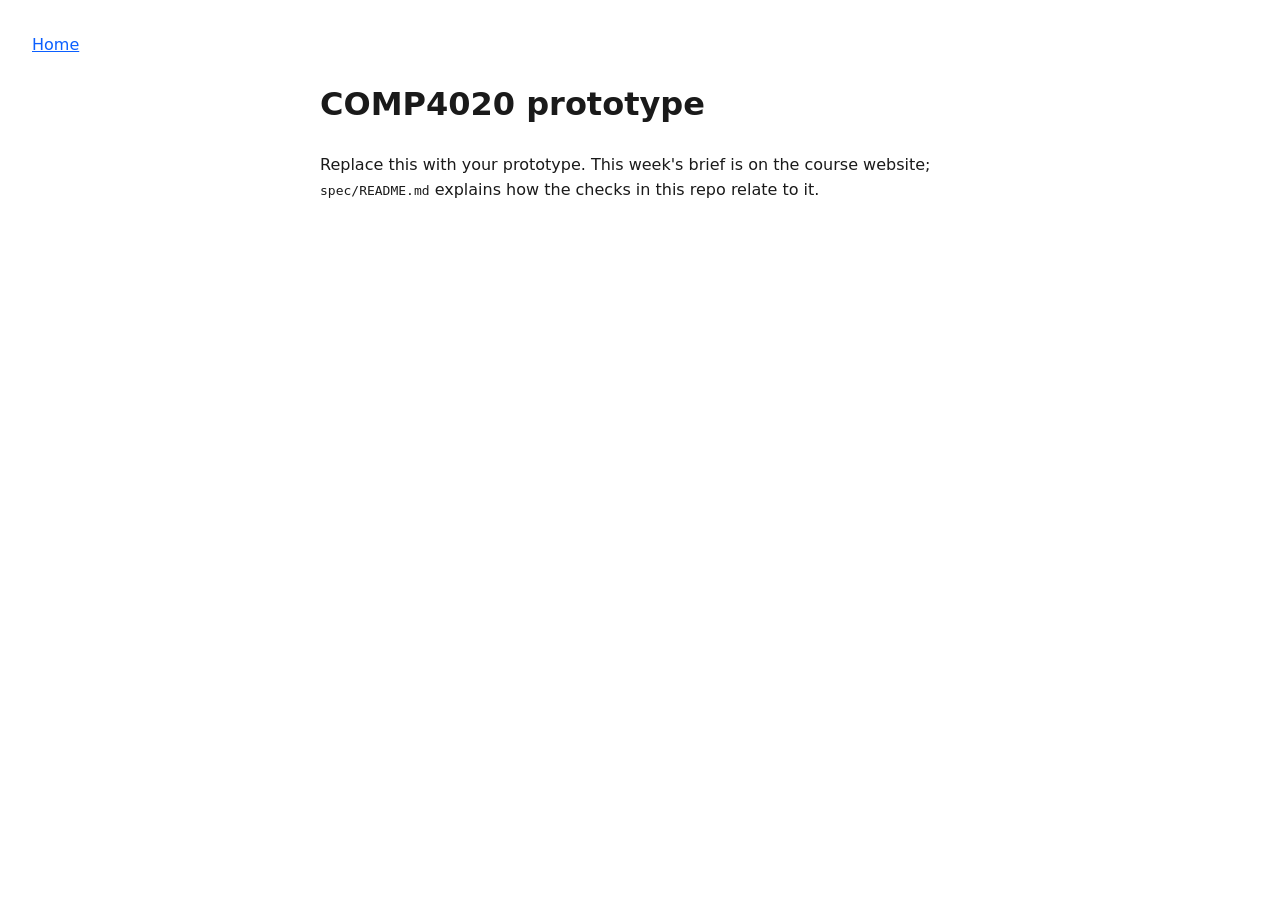
==== index.html @ 4a361df0 "Initial commit" ====
<!doctype html>
<html lang="en-AU">
  <head>
    <meta charset="UTF-8" />
    <meta name="viewport" content="width=device-width, initial-scale=1.0" />
    <title>COMP4020 prototype</title>
    <link rel="stylesheet" href="./styles.css" />
  </head>
  <body>
    <header>
      <nav aria-label="Primary">
        <a href="./">Home</a>
      </nav>
    </header>
    <main>
      <h1>COMP4020 prototype</h1>
      <p data-testid="intro">
        Replace this with your prototype. This week's brief is on the course website;
        <code>spec/README.md</code> explains how the checks in this repo relate to it.
      </p>
    </main>
    <script type="module" src="./main.ts"></script>
  </body>
</html>
---- styles.css ----
body {
  margin: 0;
  padding: 2rem;
  font-family: system-ui, sans-serif;
  line-height: 1.6;
  color: #1a1a1a;
}

main {
  max-width: 40rem;
  margin: 0 auto;
}

a {
  color: #0b5fff;
}
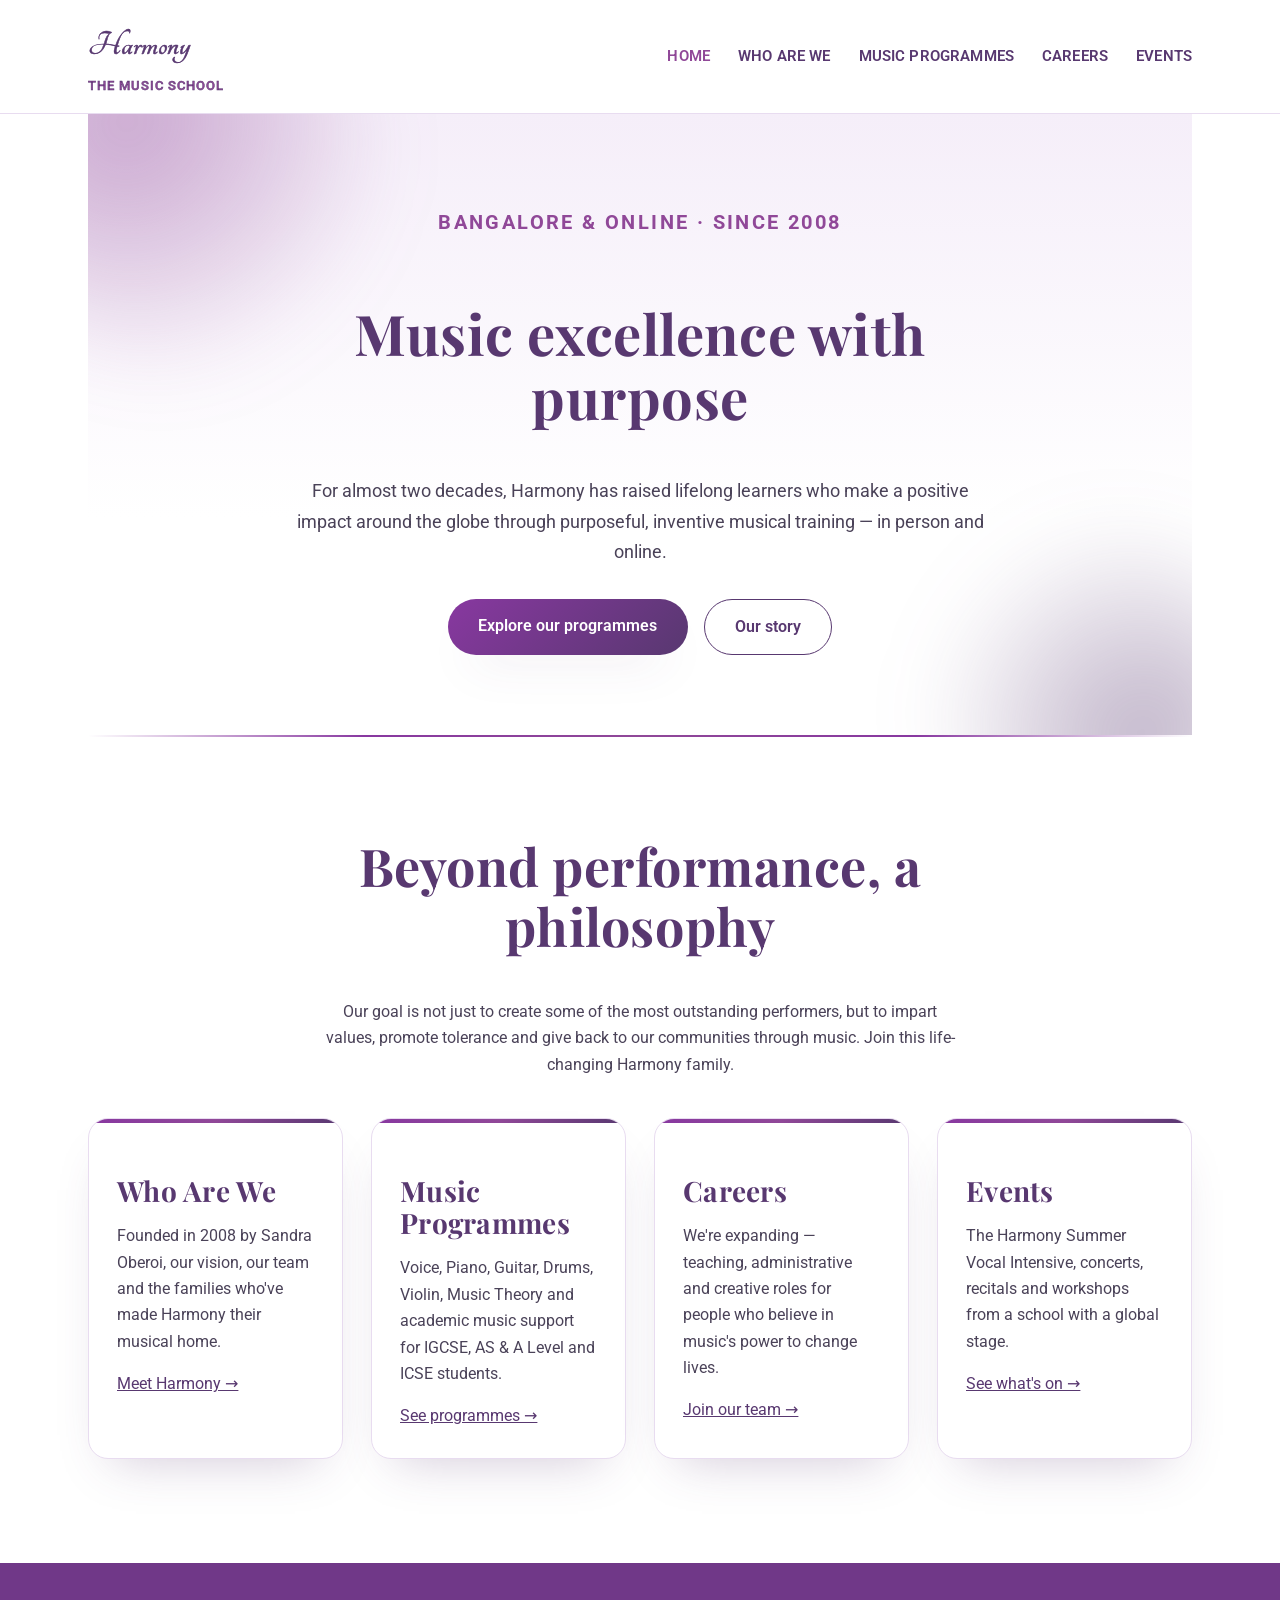
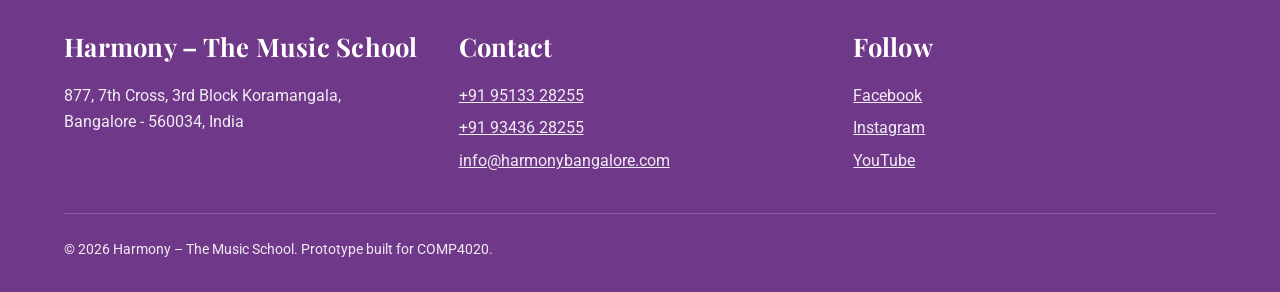
==== commit 9705e86c: "Polish nav/typography and add cohesive gradient theming Uppercase nav links, resize brand/eyebrow/h1" ====
--- a/index.html
+++ b/index.html
@@ -3,22 +3,159 @@
   <head>
     <meta charset="UTF-8" />
     <meta name="viewport" content="width=device-width, initial-scale=1.0" />
-    <title>COMP4020 prototype</title>
+    <title>Harmony – The Music School</title>
+    <meta
+      name="description"
+      content="Harmony – The Music School: voice, piano, guitar, drums, violin and music theory tuition in Bangalore and online, since 2008."
+    />
+    <link rel="preconnect" href="https://fonts.googleapis.com" />
+    <link rel="preconnect" href="https://fonts.gstatic.com" crossorigin />
+    <link
+      rel="stylesheet"
+      href="https://fonts.googleapis.com/css2?family=Playfair+Display:wght@700;800&family=Tangerine:wght@400;700&family=Roboto:wght@400;500;700&display=swap"
+    />
     <link rel="stylesheet" href="./styles.css" />
   </head>
   <body>
-    <header>
-      <nav aria-label="Primary">
-        <a href="./">Home</a>
-      </nav>
+    <header class="site-header">
+      <div class="header-inner">
+        <a class="brand" href="./"
+          >Harmony<span>The Music School</span></a
+        >
+        <button
+          class="nav-toggle"
+          type="button"
+          aria-expanded="false"
+          aria-controls="primary-nav"
+        >
+          <span></span><span></span><span></span>
+          <span class="visually-hidden">Menu</span>
+        </button>
+        <nav class="primary-nav" id="primary-nav" aria-label="Primary" data-open="false">
+          <ul>
+            <li><a href="./" aria-current="page">Home</a></li>
+            <li><a href="./who-we-are.html">Who Are We</a></li>
+            <li><a href="./music-programmes.html">Music Programmes</a></li>
+            <li><a href="./careers.html">Careers</a></li>
+            <li><a href="./whats-on.html">Events</a></li>
+          </ul>
+        </nav>
+      </div>
     </header>
+
     <main>
-      <h1>COMP4020 prototype</h1>
-      <p data-testid="intro">
-        Replace this with your prototype. This week's brief is on the course website;
-        <code>spec/README.md</code> explains how the checks in this repo relate to it.
+      <section class="hero">
+        <div class="hero-inner">
+          <p class="eyebrow">Bangalore &amp; Online · Since 2008</p>
+          <h1>Music excellence with purpose</h1>
+          <p class="lede">
+            For almost two decades, Harmony has raised lifelong learners who
+            make a positive impact around the globe through purposeful,
+            inventive musical training — in person and online.
+          </p>
+          <div class="button-row">
+            <a class="button" href="./music-programmes.html"
+              >Explore our programmes</a
+            >
+            <a class="button ghost" href="./who-we-are.html">Our story</a>
+          </div>
+        </div>
+      </section>
+
+      <div class="divider"></div>
+
+      <section>
+        <div class="section-head">
+          <h2>Beyond performance, a philosophy</h2>
+          <p>
+            Our goal is not just to create some of the most outstanding
+            performers, but to impart values, promote tolerance and give back
+            to our communities through music. Join this life-changing
+            Harmony family.
+          </p>
+        </div>
+
+        <div class="card-grid">
+          <div class="card">
+            <h3>Who Are We</h3>
+            <p>
+              Founded in 2008 by Sandra Oberoi, our vision, our team and the
+              families who've made Harmony their musical home.
+            </p>
+            <a href="./who-we-are.html">Meet Harmony &rarr;</a>
+          </div>
+          <div class="card">
+            <h3>Music Programmes</h3>
+            <p>
+              Voice, Piano, Guitar, Drums, Violin, Music Theory and academic
+              music support for IGCSE, AS &amp; A Level and ICSE students.
+            </p>
+            <a href="./music-programmes.html">See programmes &rarr;</a>
+          </div>
+          <div class="card">
+            <h3>Careers</h3>
+            <p>
+              We're expanding — teaching, administrative and creative roles
+              for people who believe in music's power to change lives.
+            </p>
+            <a href="./careers.html">Join our team &rarr;</a>
+          </div>
+          <div class="card">
+            <h3>Events</h3>
+            <p>
+              The Harmony Summer Vocal Intensive, concerts, recitals and
+              workshops from a school with a global stage.
+            </p>
+            <a href="./whats-on.html">See what's on &rarr;</a>
+          </div>
+        </div>
+      </section>
+    </main>
+
+    <footer class="site-footer">
+      <div class="footer-inner">
+        <div>
+          <h2>Harmony – The Music School</h2>
+          <p>
+            877, 7th Cross, 3rd Block Koramangala,<br />Bangalore - 560034,
+            India
+          </p>
+        </div>
+        <div>
+          <h2>Contact</h2>
+          <ul>
+            <li><a href="tel:+919513328255">+91 95133 28255</a></li>
+            <li><a href="tel:+919343628255">+91 93436 28255</a></li>
+            <li>
+              <a href="mailto:info@harmonybangalore.com"
+                >info@harmonybangalore.com</a
+              >
+            </li>
+          </ul>
+        </div>
+        <div>
+          <h2>Follow</h2>
+          <ul>
+            <li>
+              <a href="https://facebook.com/harmonybangalore">Facebook</a>
+            </li>
+            <li>
+              <a href="https://instagram.com/harmony_themusicschool"
+                >Instagram</a
+              >
+            </li>
+            <li>
+              <a href="https://www.youtube.com/@HarmonyTheMusicSchool"
+                >YouTube</a
+              >
+            </li>
+          </ul>
+        </div>
+      </div>
+      <p class="footer-bottom">
+        © 2026 Harmony – The Music School. Prototype built for COMP4020.
       </p>
-    </main>
+    </footer>
     <script type="module" src="./main.ts"></script>
   </body>
 </html>
--- a/styles.css
+++ b/styles.css
@@ -1,16 +1,423 @@
+/* Harmony – The Music School
+   Calming, unhurried aesthetic adapted from a Wix wellness template. */
+
+:root {
+  --cream: #fff;
+  --cream-deep: #f5eef9;
+  --sage: #8838a0;
+  --sage-dark: #583870;
+  --terracotta: #904898;
+  --footer-bg: #703888;
+  --ink: #140f1f;
+  --ink-soft: #4a4258;
+  --line: #e8dcf0;
+  --shadow: 0 1.5rem 3rem -1.5rem rgb(88 56 112 / 28%);
+  --radius: 1.25rem;
+  --serif: "Tangerine", georgia, "Iowan Old Style", "Palatino Linotype", serif;
+  --heading-serif: "Playfair Display", georgia, "Times New Roman", serif;
+  --sans:
+    "Roboto", system-ui, -apple-system, "Segoe UI", helvetica, arial,
+    sans-serif;
+}
+
+* {
+  box-sizing: border-box;
+}
+
 body {
   margin: 0;
-  padding: 2rem;
-  font-family: system-ui, sans-serif;
-  line-height: 1.6;
-  color: #1a1a1a;
+  background: var(--cream);
+  color: var(--ink);
+  font-family: var(--sans);
+  line-height: 1.65;
+}
+
+h1,
+h2,
+h3 {
+  font-family: var(--heading-serif);
+  font-weight: 700;
+  line-height: 1.15;
+  color: var(--sage-dark);
+  letter-spacing: 0.01em;
+}
+
+h1 {
+  font-size: clamp(2.25rem, 5vw, 3.5rem);
+}
+
+h2 {
+  font-size: clamp(2.25rem, 4.5vw, 3.25rem);
+}
+
+h3 {
+  font-size: 1.75rem;
+  margin-block-end: 0.5rem;
+}
+
+p {
+  color: var(--ink-soft);
+}
+
+a {
+  color: var(--sage-dark);
+}
+
+img {
+  max-width: 100%;
+}
+
+.visually-hidden {
+  position: absolute;
+  width: 1px;
+  height: 1px;
+  overflow: hidden;
+  clip-path: inset(50%);
+  white-space: nowrap;
+}
+
+/* Layout shell */
+
+.site-header {
+  position: sticky;
+  top: 0;
+  z-index: 10;
+  background: rgb(255 255 255 / 92%);
+  backdrop-filter: blur(0.5rem);
+  border-bottom: 1px solid var(--line);
+}
+
+.header-inner {
+  max-width: 72rem;
+  margin: 0 auto;
+  display: flex;
+  align-items: center;
+  justify-content: space-between;
+  padding: 1rem 1.5rem;
+  gap: 1rem;
+}
+
+.brand {
+  font-family: var(--serif);
+  font-weight: 700;
+  font-size: 2.25rem;
+  color: var(--sage-dark);
+  text-decoration: none;
+  white-space: nowrap;
+  -webkit-text-stroke: 0.5px var(--sage-dark);
+}
+
+.brand span {
+  display: block;
+  font-family: var(--sans);
+  font-size: 0.8rem;
+  font-weight: 500;
+  letter-spacing: 0.08em;
+  text-transform: uppercase;
+  color: var(--terracotta);
+}
+
+.nav-toggle {
+  display: none;
+  border: 1px solid var(--line);
+  background: var(--cream-deep);
+  border-radius: 0.75rem;
+  width: 2.75rem;
+  height: 2.75rem;
+  cursor: pointer;
+  flex-direction: column;
+  align-items: center;
+  justify-content: center;
+  gap: 0.3rem;
+}
+
+.nav-toggle span {
+  display: block;
+  width: 1.4rem;
+  height: 2px;
+  background: var(--sage-dark);
+  transition: transform 0.2s ease, opacity 0.2s ease;
+}
+
+.primary-nav ul {
+  display: flex;
+  flex-wrap: wrap;
+  gap: 1.75rem;
+  margin: 0;
+  padding: 0;
+  list-style: none;
+}
+
+.primary-nav a {
+  text-decoration: none;
+  font-size: 0.95rem;
+  font-weight: 600;
+  letter-spacing: 0.01em;
+  text-transform: uppercase;
+}
+
+.primary-nav a[aria-current="page"] {
+  color: var(--terracotta);
 }
 
 main {
+  max-width: 72rem;
+  margin: 0 auto;
+  padding: 0 1.5rem;
+}
+
+/* Hero */
+
+.hero {
+  position: relative;
+  padding: 4.5rem 1.5rem 5rem;
+  text-align: center;
+  overflow: hidden;
+  isolation: isolate;
+  background: linear-gradient(180deg, var(--cream-deep) 0%, var(--cream) 65%);
+}
+
+.hero::before,
+.hero::after {
+  content: "";
+  position: absolute;
+  border-radius: 50%;
+  filter: blur(2.5rem);
+  z-index: -1;
+}
+
+.hero::before {
+  width: 24rem;
+  height: 24rem;
+  background: radial-gradient(
+    circle at 35% 35%,
+    rgb(144 72 152 / 45%),
+    rgb(144 72 152 / 10%) 60%,
+    transparent 75%
+  );
+  top: -8rem;
+  left: -6rem;
+}
+
+.hero::after {
+  width: 20rem;
+  height: 20rem;
+  background: radial-gradient(
+    circle at 65% 65%,
+    rgb(88 56 112 / 40%),
+    rgb(88 56 112 / 8%) 60%,
+    transparent 75%
+  );
+  bottom: -7rem;
+  right: -4rem;
+}
+
+.hero-inner {
+  max-width: 44rem;
+  margin: 0 auto;
+}
+
+.eyebrow {
+  display: inline-block;
+  font-size: 1.25rem;
+  letter-spacing: 0.12em;
+  text-transform: uppercase;
+  color: var(--terracotta);
+  font-weight: 700;
+  margin-block-end: 1rem;
+}
+
+.hero p.lede {
+  font-size: 1.15rem;
+  margin-block-end: 2rem;
+}
+
+.button {
+  display: inline-block;
+  padding: 0.85rem 1.9rem;
+  border-radius: 3rem;
+  background: linear-gradient(135deg, var(--sage) 0%, var(--sage-dark) 100%);
+  color: var(--cream);
+  text-decoration: none;
+  font-weight: 600;
+  box-shadow: var(--shadow);
+}
+
+.button.ghost {
+  background: transparent;
+  border: 1px solid var(--sage-dark);
+  color: var(--sage-dark);
+  box-shadow: none;
+}
+
+.button-row {
+  display: flex;
+  gap: 1rem;
+  justify-content: center;
+  flex-wrap: wrap;
+}
+
+/* Sections */
+
+section {
+  padding: 3.5rem 0;
+}
+
+.section-head {
   max-width: 40rem;
+  margin: 0 auto 2.5rem;
+  text-align: center;
+}
+
+.card-grid {
+  display: grid;
+  grid-template-columns: repeat(auto-fit, minmax(15rem, 1fr));
+  gap: 1.75rem;
+}
+
+.card {
+  position: relative;
+  background: #fff;
+  border: 1px solid var(--line);
+  border-radius: var(--radius);
+  padding: 1.75rem;
+  box-shadow: var(--shadow);
+  overflow: hidden;
+}
+
+.card::before {
+  content: "";
+  position: absolute;
+  inset: 0 0 auto;
+  height: 0.25rem;
+  background: linear-gradient(
+    90deg,
+    var(--sage) 0%,
+    var(--terracotta) 50%,
+    var(--sage-dark) 100%
+  );
+}
+
+.card ul {
+  padding-inline-start: 1.1rem;
+  color: var(--ink-soft);
+}
+
+blockquote {
+  margin: 0;
+  font-family: var(--sans);
+  font-style: italic;
+  font-size: 1.05rem;
+  color: var(--ink);
+}
+
+blockquote footer {
+  margin-block-start: 0.75rem;
+  font-family: var(--sans);
+  font-size: 0.85rem;
+  color: var(--terracotta);
+  font-style: normal;
+}
+
+.divider {
+  height: 2px;
+  background: linear-gradient(
+    90deg,
+    transparent,
+    var(--sage) 25%,
+    var(--terracotta) 50%,
+    var(--sage) 75%,
+    transparent
+  );
   margin: 0 auto;
-}
-
-a {
-  color: #0b5fff;
-}
+  max-width: 72rem;
+}
+
+.tinted {
+  background: linear-gradient(135deg, var(--cream-deep) 0%, var(--cream) 100%);
+}
+
+.tinted section {
+  padding: 3.5rem 1.5rem;
+}
+
+/* Footer */
+
+.site-footer {
+  background: var(--footer-bg);
+  color: rgb(255 255 255 / 90%);
+  padding: 3rem 1.5rem 2rem;
+  margin-block-start: 3rem;
+}
+
+.footer-inner {
+  max-width: 72rem;
+  margin: 0 auto;
+  display: grid;
+  grid-template-columns: repeat(auto-fit, minmax(14rem, 1fr));
+  gap: 2rem;
+}
+
+.site-footer h2 {
+  color: var(--cream);
+  font-size: 1.6rem;
+}
+
+.site-footer p,
+.site-footer a {
+  color: rgb(255 255 255 / 90%);
+}
+
+.site-footer ul {
+  list-style: none;
+  padding: 0;
+  margin: 0;
+}
+
+.site-footer li {
+  margin-block-end: 0.4rem;
+}
+
+.footer-bottom {
+  max-width: 72rem;
+  margin: 2rem auto 0;
+  padding-block-start: 1.5rem;
+  border-top: 1px solid rgb(255 255 255 / 18%);
+  font-size: 0.85rem;
+  color: rgb(255 255 255 / 65%);
+}
+
+/* Mobile */
+
+@media (width <= 55rem) {
+  .nav-toggle {
+    display: flex;
+  }
+
+  .primary-nav {
+    position: absolute;
+    inset: 100% 0 auto;
+    background: var(--cream);
+    border-bottom: 1px solid var(--line);
+    box-shadow: var(--shadow);
+    padding: 1rem 1.5rem 1.5rem;
+    display: none;
+  }
+
+  .primary-nav[data-open="true"] {
+    display: block;
+  }
+
+  .primary-nav ul {
+    flex-direction: column;
+    gap: 1rem;
+  }
+
+  .hero {
+    padding: 3rem 1.25rem 3.5rem;
+  }
+
+  section {
+    padding: 2.5rem 0;
+  }
+}
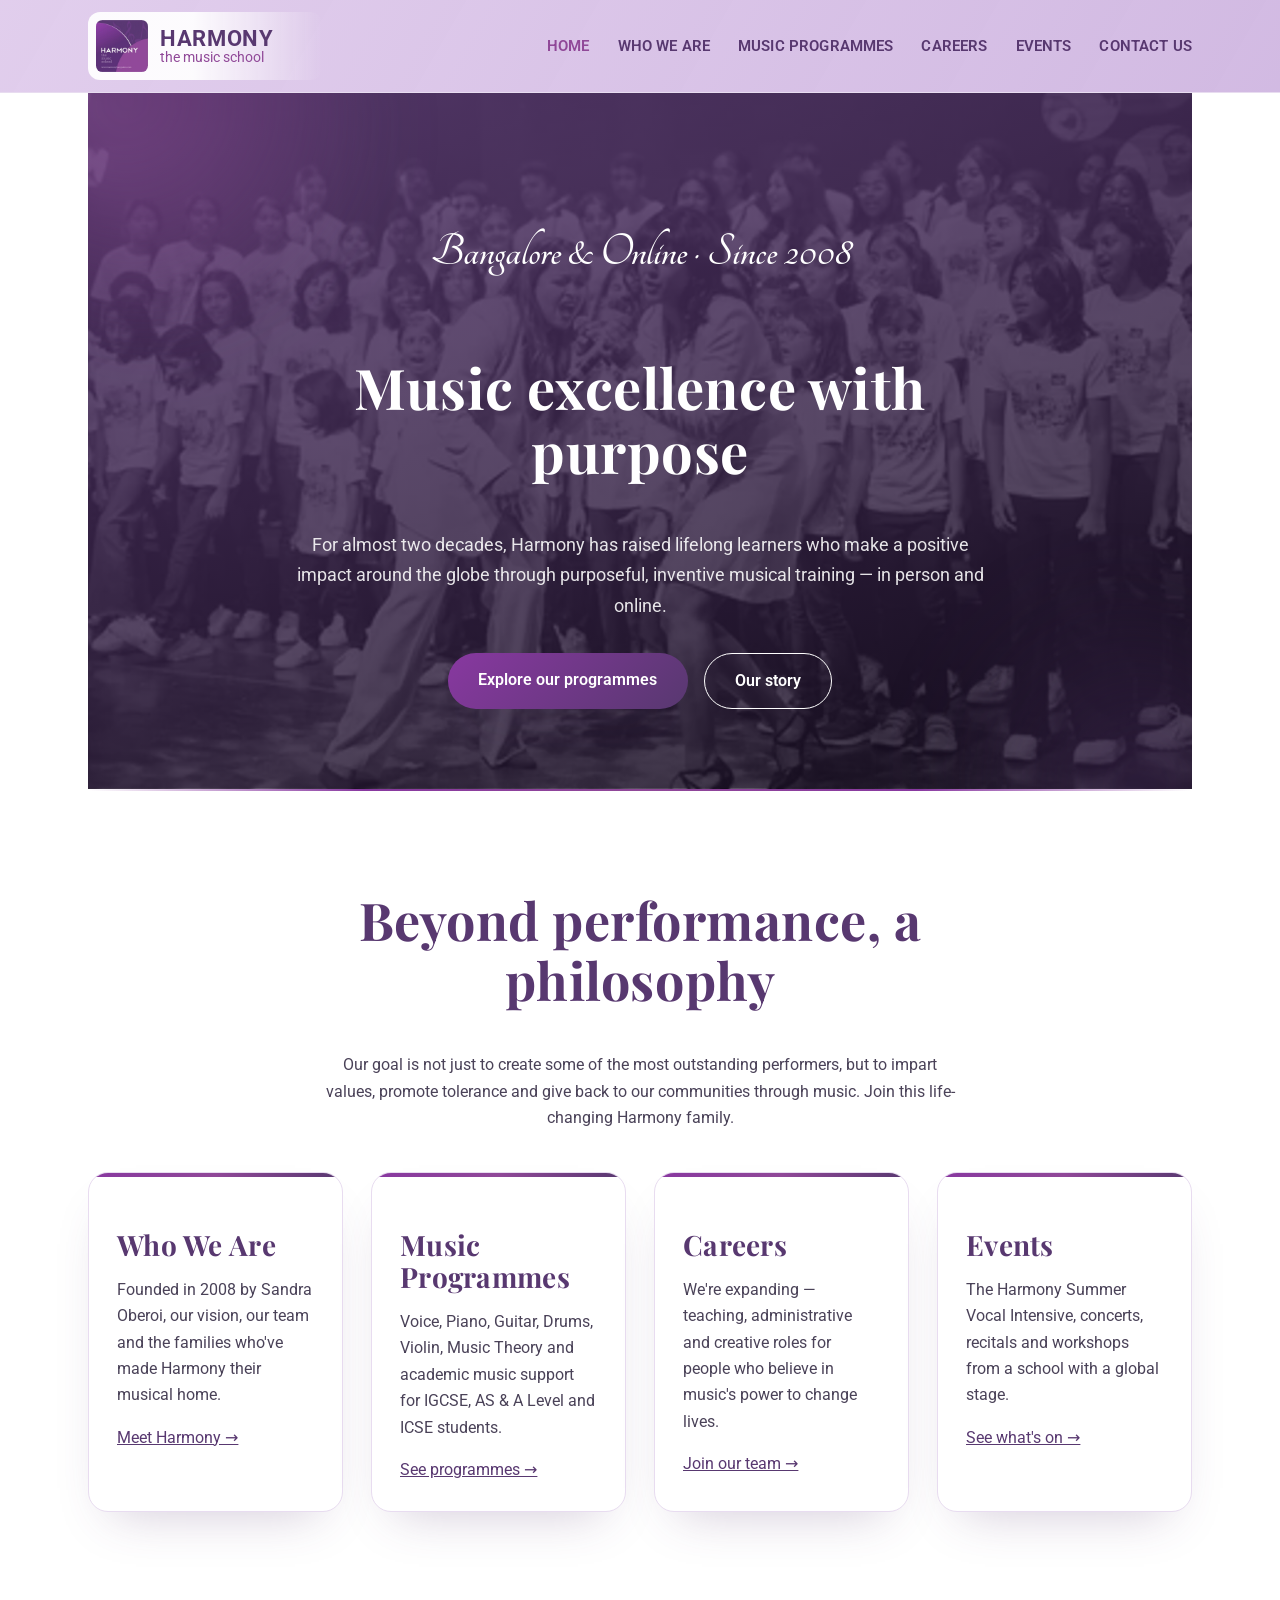
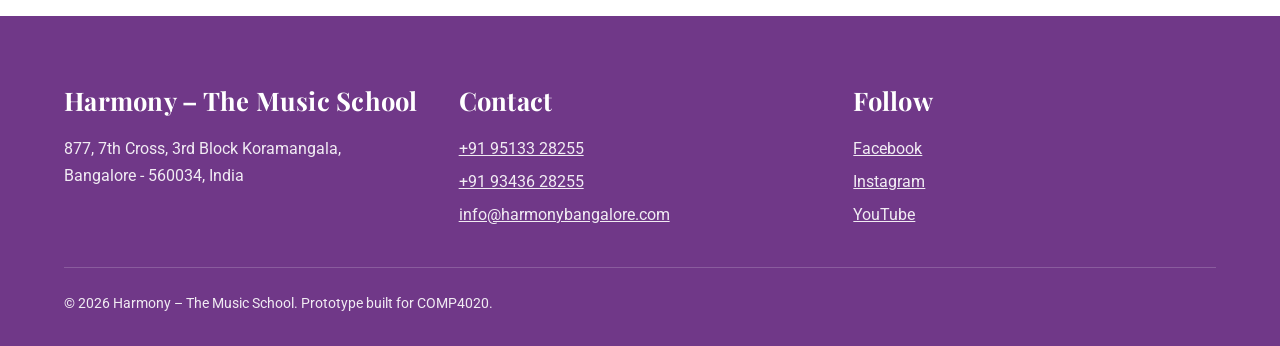
==== commit 3501239d: "Rework header brand into cropped badge + real text, and finish hero imagery pass Replace the rectang" ====
--- a/index.html
+++ b/index.html
@@ -3,7 +3,7 @@
   <head>
     <meta charset="UTF-8" />
     <meta name="viewport" content="width=device-width, initial-scale=1.0" />
-    <title>Harmony – The Music School</title>
+    <title>Harmony - The Music School</title>
     <meta
       name="description"
       content="Harmony – The Music School: voice, piano, guitar, drums, violin and music theory tuition in Bangalore and online, since 2008."
@@ -15,13 +15,19 @@
       href="https://fonts.googleapis.com/css2?family=Playfair+Display:wght@700;800&family=Tangerine:wght@400;700&family=Roboto:wght@400;500;700&display=swap"
     />
     <link rel="stylesheet" href="./styles.css" />
+    <link rel="icon" type="image/png" href="./images/favicon.png" />
+    <link rel="apple-touch-icon" href="./images/apple-touch-icon.png" />
   </head>
   <body>
     <header class="site-header">
       <div class="header-inner">
-        <a class="brand" href="./"
-          >Harmony<span>The Music School</span></a
-        >
+        <a class="brand" href="./">
+          <img class="brand-logo" src="./images/logo.webp" alt="" width="300" height="300" />
+          <span class="brand-text">
+            <span class="brand-name">Harmony</span>
+            <span class="brand-tagline">the music school</span>
+          </span>
+        </a>
         <button
           class="nav-toggle"
           type="button"
@@ -34,17 +40,18 @@
         <nav class="primary-nav" id="primary-nav" aria-label="Primary" data-open="false">
           <ul>
             <li><a href="./" aria-current="page">Home</a></li>
-            <li><a href="./who-we-are.html">Who Are We</a></li>
+            <li><a href="./who-we-are.html">Who We Are</a></li>
             <li><a href="./music-programmes.html">Music Programmes</a></li>
             <li><a href="./careers.html">Careers</a></li>
             <li><a href="./whats-on.html">Events</a></li>
+            <li><a href="#site-footer">Contact Us</a></li>
           </ul>
         </nav>
       </div>
     </header>
 
     <main>
-      <section class="hero">
+      <section class="hero" style="--hero-photo: url('./images/banners/home.webp')">
         <div class="hero-inner">
           <p class="eyebrow">Bangalore &amp; Online · Since 2008</p>
           <h1>Music excellence with purpose</h1>
@@ -77,7 +84,7 @@
 
         <div class="card-grid">
           <div class="card">
-            <h3>Who Are We</h3>
+            <h3>Who We Are</h3>
             <p>
               Founded in 2008 by Sandra Oberoi, our vision, our team and the
               families who've made Harmony their musical home.
@@ -112,7 +119,7 @@
       </section>
     </main>
 
-    <footer class="site-footer">
+    <footer class="site-footer" id="site-footer">
       <div class="footer-inner">
         <div>
           <h2>Harmony – The Music School</h2>
--- a/styles.css
+++ b/styles.css
@@ -24,6 +24,16 @@
   box-sizing: border-box;
 }
 
+html {
+  scroll-behavior: smooth;
+}
+
+@media (prefers-reduced-motion: reduce) {
+  html {
+    scroll-behavior: auto;
+  }
+}
+
 body {
   margin: 0;
   background: var(--cream);
@@ -82,7 +92,7 @@
   position: sticky;
   top: 0;
   z-index: 10;
-  background: rgb(255 255 255 / 92%);
+  background: linear-gradient(120deg, rgb(224 204 236 / 96%), rgb(206 180 224 / 92%));
   backdrop-filter: blur(0.5rem);
   border-bottom: 1px solid var(--line);
 }
@@ -93,27 +103,53 @@
   display: flex;
   align-items: center;
   justify-content: space-between;
-  padding: 1rem 1.5rem;
+  padding: 0.75rem 1.5rem;
   gap: 1rem;
 }
 
 .brand {
-  font-family: var(--serif);
+  display: flex;
+  align-items: center;
+  flex-shrink: 0;
+  gap: 0.75rem;
+  padding: 0.5rem 3rem 0.5rem 0.5rem;
+  border-radius: 0.75rem;
+  background: linear-gradient(
+    90deg,
+    rgb(255 255 255 / 92%) 0%,
+    rgb(255 255 255 / 92%) 45%,
+    rgb(255 255 255 / 0%) 100%
+  );
+  text-decoration: none;
+}
+
+.brand-logo {
+  height: 3.25rem;
+  width: auto;
+  max-width: none;
+  flex-shrink: 0;
+  border-radius: 0.4rem;
+}
+
+.brand-text {
+  display: flex;
+  flex-direction: column;
+  line-height: 1.1;
+}
+
+.brand-name {
+  font-family: var(--sans);
+  font-size: 1.4rem;
   font-weight: 700;
-  font-size: 2.25rem;
+  letter-spacing: 0.03em;
+  text-transform: uppercase;
   color: var(--sage-dark);
-  text-decoration: none;
-  white-space: nowrap;
-  -webkit-text-stroke: 0.5px var(--sage-dark);
-}
-
-.brand span {
-  display: block;
+}
+
+.brand-tagline {
   font-family: var(--sans);
-  font-size: 0.8rem;
-  font-weight: 500;
-  letter-spacing: 0.08em;
-  text-transform: uppercase;
+  font-size: 0.9rem;
+  font-weight: 400;
   color: var(--terracotta);
 }
 
@@ -174,7 +210,16 @@
   text-align: center;
   overflow: hidden;
   isolation: isolate;
-  background: linear-gradient(180deg, var(--cream-deep) 0%, var(--cream) 65%);
+  background-image:
+    linear-gradient(165deg, rgb(88 56 112 / 88%), rgb(20 12 30 / 78%)),
+    var(--hero-photo);
+  background-size: cover;
+  background-position: center;
+  color: var(--cream);
+}
+
+.hero h1 {
+  color: var(--cream);
 }
 
 .hero::before,
@@ -227,9 +272,19 @@
   margin-block-end: 1rem;
 }
 
+.hero .eyebrow {
+  font-family: var(--serif);
+  font-size: clamp(2.25rem, 4.5vw, 3rem);
+  font-weight: 700;
+  letter-spacing: normal;
+  text-transform: none;
+  color: var(--cream);
+}
+
 .hero p.lede {
   font-size: 1.15rem;
   margin-block-end: 2rem;
+  color: rgb(255 255 255 / 88%);
 }
 
 .button {
@@ -248,6 +303,11 @@
   border: 1px solid var(--sage-dark);
   color: var(--sage-dark);
   box-shadow: none;
+}
+
+.hero .button.ghost {
+  border-color: var(--cream);
+  color: var(--cream);
 }
 
 .button-row {
@@ -301,6 +361,61 @@
 .card ul {
   padding-inline-start: 1.1rem;
   color: var(--ink-soft);
+}
+
+.avatar {
+  display: block;
+  width: 4rem;
+  height: 4rem;
+  border-radius: 50%;
+  object-fit: cover;
+  margin-block-end: 1rem;
+  border: 2px solid var(--line);
+}
+
+.avatar-placeholder {
+  display: flex;
+  align-items: center;
+  justify-content: center;
+  background: linear-gradient(135deg, var(--sage) 0%, var(--sage-dark) 100%);
+  color: var(--cream);
+  font-family: var(--heading-serif);
+  font-weight: 700;
+  font-size: 1.1rem;
+}
+
+.role-icon {
+  display: inline-block;
+  width: 1.25rem;
+  height: 1.25rem;
+  object-fit: contain;
+  vertical-align: middle;
+  margin-inline-end: 0.5rem;
+  border-radius: 0.3rem;
+}
+
+.card-photo {
+  display: block;
+  width: 100%;
+  height: 9rem;
+  object-fit: cover;
+  border-radius: calc(var(--radius) - 0.5rem);
+  margin-block-end: 1rem;
+}
+
+.faculty-list li {
+  display: flex;
+  align-items: center;
+  gap: 0.75rem;
+}
+
+.faculty-avatar {
+  width: 2.75rem;
+  height: 2.75rem;
+  border-radius: 50%;
+  object-fit: cover;
+  flex-shrink: 0;
+  border: 2px solid var(--line);
 }
 
 blockquote {
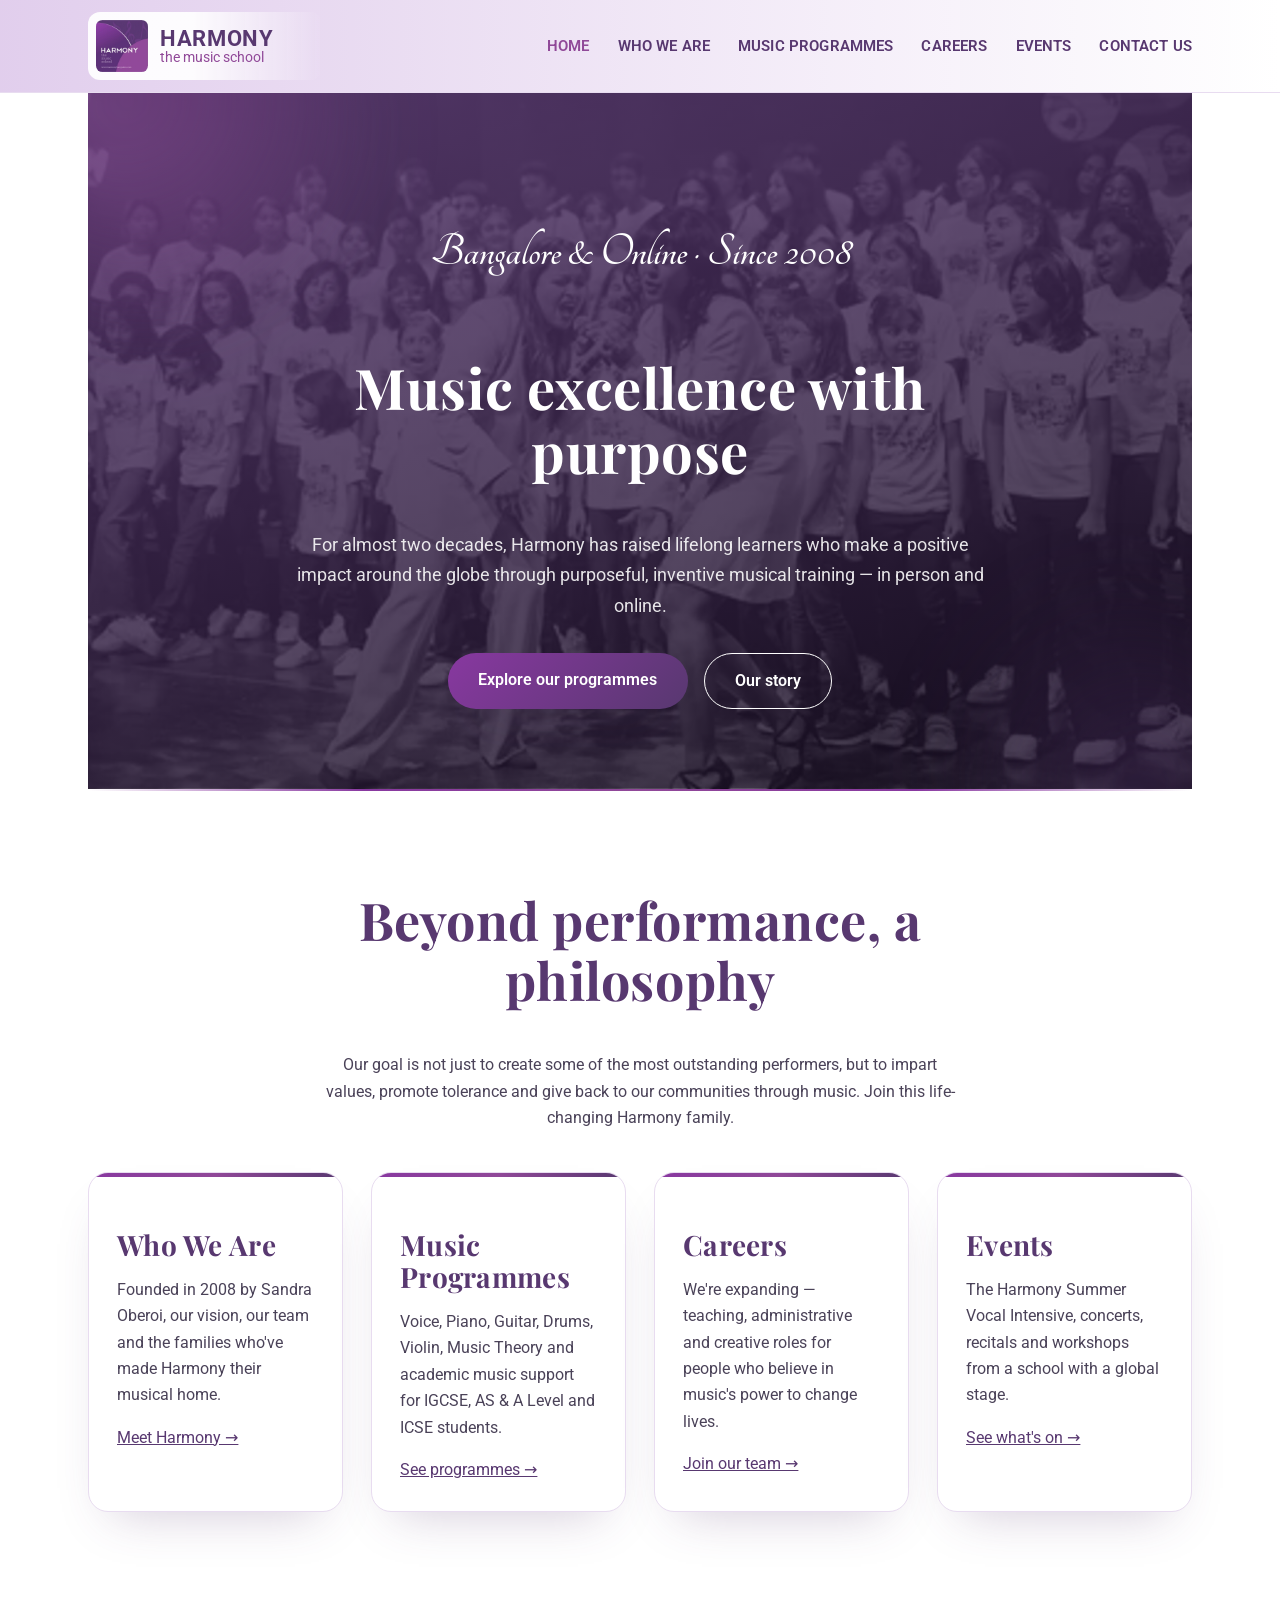
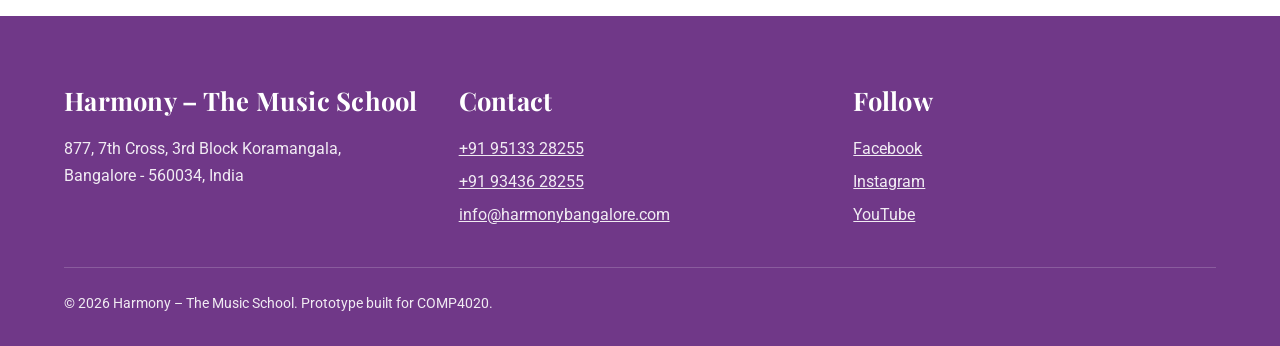
==== commit 03100238: "Bake hero banner images into per-page CSS classes instead of a var() custom property The --hero-phot" ====
--- a/index.html
+++ b/index.html
@@ -51,7 +51,7 @@
     </header>
 
     <main>
-      <section class="hero" style="--hero-photo: url('./images/banners/home.webp')">
+      <section class="hero hero-home">
         <div class="hero-inner">
           <p class="eyebrow">Bangalore &amp; Online · Since 2008</p>
           <h1>Music excellence with purpose</h1>
--- a/styles.css
+++ b/styles.css
@@ -92,7 +92,7 @@
   position: sticky;
   top: 0;
   z-index: 10;
-  background: linear-gradient(120deg, rgb(224 204 236 / 96%), rgb(206 180 224 / 92%));
+  background: linear-gradient(90deg, rgb(224 204 236 / 96%) 0%, rgb(255 255 255 / 97%) 100%);
   backdrop-filter: blur(0.5rem);
   border-bottom: 1px solid var(--line);
 }
@@ -210,12 +210,39 @@
   text-align: center;
   overflow: hidden;
   isolation: isolate;
+  background-size: cover;
+  background-position: center;
+  color: var(--cream);
+}
+
+.hero-home {
   background-image:
     linear-gradient(165deg, rgb(88 56 112 / 88%), rgb(20 12 30 / 78%)),
-    var(--hero-photo);
-  background-size: cover;
-  background-position: center;
-  color: var(--cream);
+    url("./images/banners/home.webp");
+}
+
+.hero-who-we-are {
+  background-image:
+    linear-gradient(165deg, rgb(88 56 112 / 88%), rgb(20 12 30 / 78%)),
+    url("./images/banners/who-we-are.webp");
+}
+
+.hero-programmes {
+  background-image:
+    linear-gradient(165deg, rgb(88 56 112 / 88%), rgb(20 12 30 / 78%)),
+    url("./images/banners/programmes.webp");
+}
+
+.hero-careers {
+  background-image:
+    linear-gradient(165deg, rgb(88 56 112 / 88%), rgb(20 12 30 / 78%)),
+    url("./images/banners/careers.webp");
+}
+
+.hero-events {
+  background-image:
+    linear-gradient(165deg, rgb(88 56 112 / 88%), rgb(20 12 30 / 78%)),
+    url("./images/banners/events.webp");
 }
 
 .hero h1 {
